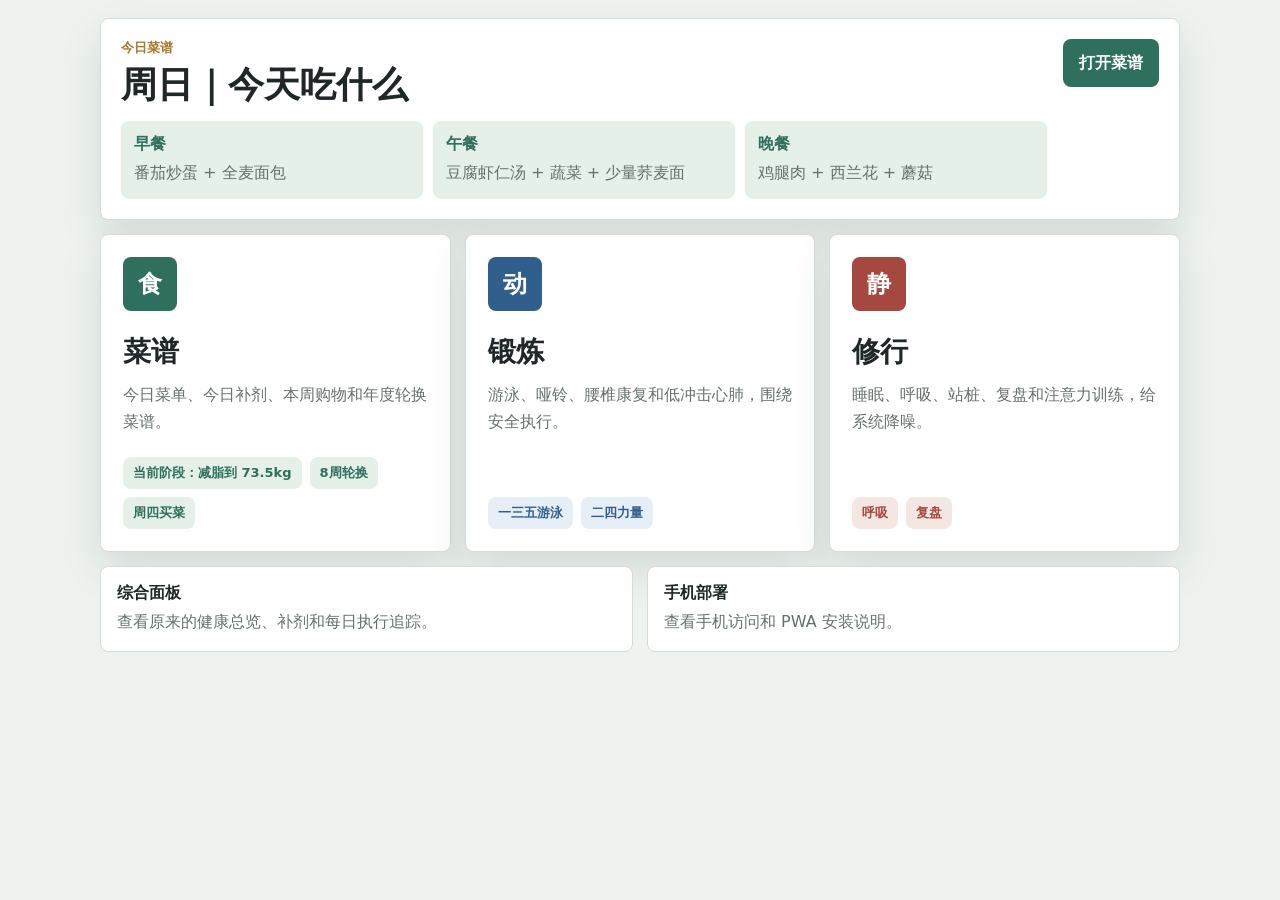
==== 健康的迷思/home.html @ 680aa1ac "Simplify meal planner page" ====
<!doctype html>
<html lang="zh-CN">
  <head>
    <meta charset="UTF-8" />
    <meta name="viewport" content="width=device-width, initial-scale=1.0, viewport-fit=cover" />
    <meta name="theme-color" content="#eef3ef" />
    <title>健康的迷思</title>
    <link rel="manifest" href="./manifest.webmanifest" />
    <link rel="icon" href="./icon.svg" type="image/svg+xml" />
    <link rel="apple-touch-icon" href="./icon.svg" />
    <style>
      :root {
        color-scheme: light;
        --bg: #eef3ef;
        --panel: #ffffff;
        --ink: #1f2728;
        --muted: #65716f;
        --line: #d3ddd6;
        --green: #2f6f5e;
        --blue: #315f8d;
        --red: #a54840;
        --gold: #a87828;
        --soft-green: #e5f0e8;
        --soft-blue: #e6eef7;
        --soft-red: #f4e7e2;
        --shadow: 0 18px 42px rgba(28, 48, 43, 0.12);
      }

      * {
        box-sizing: border-box;
      }

      html {
        -webkit-text-size-adjust: 100%;
      }

      body {
        margin: 0;
        min-height: 100vh;
        padding: max(18px, env(safe-area-inset-top)) 18px max(18px, env(safe-area-inset-bottom));
        background: var(--bg);
        color: var(--ink);
        font-family: "Microsoft YaHei", "PingFang SC", system-ui, sans-serif;
      }

      .shell {
        width: min(1080px, 100%);
        margin: 0 auto;
      }

      .today-panel {
        display: grid;
        grid-template-columns: minmax(0, 1fr) auto;
        gap: 16px;
        align-items: start;
        margin-bottom: 14px;
        padding: 20px;
        border: 1px solid var(--line);
        border-radius: 8px;
        background: var(--panel);
        box-shadow: var(--shadow);
      }

      .today-panel h1 {
        margin-bottom: 10px;
      }

      .today-meals {
        display: grid;
        grid-template-columns: repeat(3, minmax(0, 1fr));
        gap: 10px;
        margin-top: 16px;
      }

      .today-meal {
        padding: 13px;
        border-radius: 8px;
        background: var(--soft-green);
      }

      .today-meal strong,
      .today-meal span {
        display: block;
      }

      .today-meal strong {
        margin-bottom: 6px;
        color: var(--green);
      }

      .today-meal span {
        color: var(--muted);
        line-height: 1.55;
      }

      .today-action {
        display: grid;
        place-items: center;
        min-height: 48px;
        padding: 0 16px;
        border-radius: 8px;
        background: var(--green);
        color: white;
        text-decoration: none;
        font-weight: 700;
        -webkit-tap-highlight-color: transparent;
      }

      .eyebrow {
        margin: 0 0 8px;
        color: var(--gold);
        font-size: 13px;
        font-weight: 700;
      }

      h1 {
        margin: 0;
        font-size: 36px;
        line-height: 1.12;
        letter-spacing: 0;
      }

      .entry-grid {
        display: grid;
        grid-template-columns: repeat(3, minmax(0, 1fr));
        gap: 14px;
      }

      .entry-card {
        display: grid;
        align-content: space-between;
        min-height: 280px;
        padding: 22px;
        border: 1px solid var(--line);
        border-radius: 8px;
        background: var(--panel);
        color: var(--ink);
        text-decoration: none;
        box-shadow: var(--shadow);
        -webkit-tap-highlight-color: transparent;
        touch-action: manipulation;
      }

      .entry-card:focus-visible {
        outline: 3px solid rgba(49, 95, 141, 0.35);
        outline-offset: 3px;
      }

      .entry-mark {
        display: grid;
        place-items: center;
        width: 54px;
        height: 54px;
        border-radius: 8px;
        color: white;
        font-size: 24px;
        font-weight: 800;
      }

      .entry-card h2 {
        margin: 22px 0 10px;
        font-size: 28px;
        letter-spacing: 0;
      }

      .entry-card p {
        margin: 0;
        color: var(--muted);
        line-height: 1.7;
      }

      .entry-meta {
        display: flex;
        flex-wrap: wrap;
        gap: 8px;
        margin-top: 22px;
      }

      .entry-meta span {
        padding: 7px 10px;
        border-radius: 8px;
        font-size: 13px;
        font-weight: 700;
      }

      .meal .entry-mark {
        background: var(--green);
      }

      .training .entry-mark {
        background: var(--blue);
      }

      .practice .entry-mark {
        background: var(--red);
      }

      .meal .entry-meta span {
        background: var(--soft-green);
        color: var(--green);
      }

      .training .entry-meta span {
        background: var(--soft-blue);
        color: var(--blue);
      }

      .practice .entry-meta span {
        background: var(--soft-red);
        color: var(--red);
      }

      .quick-row {
        display: grid;
        grid-template-columns: repeat(2, minmax(0, 1fr));
        gap: 14px;
        margin-top: 14px;
      }

      .quick-link {
        min-height: 86px;
        padding: 16px;
        border: 1px solid var(--line);
        border-radius: 8px;
        background: var(--panel);
        color: var(--ink);
        text-decoration: none;
      }

      .quick-link strong,
      .quick-link span {
        display: block;
      }

      .quick-link span {
        margin-top: 6px;
        color: var(--muted);
        line-height: 1.5;
      }

      @media (max-width: 860px) {
        .today-panel {
          grid-template-columns: 1fr;
        }

        .entry-grid {
          grid-template-columns: 1fr;
        }

        .today-meals {
          grid-template-columns: 1fr;
        }

        .entry-card {
          min-height: 196px;
        }
      }

      @media (max-width: 560px) {
        body {
          padding: max(14px, env(safe-area-inset-top)) 14px max(14px, env(safe-area-inset-bottom));
        }

        .today-panel {
          padding: 16px;
          box-shadow: none;
        }

        h1 {
          font-size: 30px;
        }

        .entry-card {
          min-height: 176px;
          padding: 18px;
        }

        .entry-mark {
          width: 48px;
          height: 48px;
          font-size: 22px;
        }

        .entry-card h2 {
          margin-top: 18px;
          font-size: 24px;
        }

        .quick-row {
          grid-template-columns: 1fr;
        }
      }
    </style>
  </head>
  <body>
    <main class="shell">
      <section class="today-panel" aria-label="今日菜谱">
        <div>
          <p class="eyebrow">今日菜谱</p>
          <h1 id="todayTitle">今天吃什么</h1>
          <div class="today-meals" id="todayMeals"></div>
        </div>
        <a class="today-action" href="./meal-planner.html">打开菜谱</a>
      </section>

      <section class="entry-grid" aria-label="主功能入口">
        <a class="entry-card meal" href="./meal-planner.html">
          <div>
            <div class="entry-mark">食</div>
            <h2>菜谱</h2>
            <p>今日菜单、今日补剂、本周购物和年度轮换菜谱。</p>
          </div>
          <div class="entry-meta">
            <span>当前阶段：减脂到 73.5kg</span>
            <span>8周轮换</span>
            <span>周四买菜</span>
          </div>
        </a>

        <a class="entry-card training" href="./exercise.html">
          <div>
            <div class="entry-mark">动</div>
            <h2>锻炼</h2>
            <p>游泳、哑铃、腰椎康复和低冲击心肺，围绕安全执行。</p>
          </div>
          <div class="entry-meta">
            <span>一三五游泳</span>
            <span>二四力量</span>
          </div>
        </a>

        <a class="entry-card practice" href="./practice.html">
          <div>
            <div class="entry-mark">静</div>
            <h2>修行</h2>
            <p>睡眠、呼吸、站桩、复盘和注意力训练，给系统降噪。</p>
          </div>
          <div class="entry-meta">
            <span>呼吸</span>
            <span>复盘</span>
          </div>
        </a>
      </section>

      <nav class="quick-row" aria-label="辅助入口">
        <a class="quick-link" href="./index.html">
          <strong>综合面板</strong>
          <span>查看原来的健康总览、补剂和每日执行追踪。</span>
        </a>
        <a class="quick-link" href="./DEPLOY_MOBILE.md">
          <strong>手机部署</strong>
          <span>查看手机访问和 PWA 安装说明。</span>
        </a>
      </nav>
    </main>
    <script>
      const homeMenu = [
        ["周一", "鸡蛋 2 个 + 燕麦 40g + 蓝莓 + 菠菜", "外食：番茄荞麦面，加牛肉或鸡蛋，面量八分", "鲭鱼 + 蒜蓉西兰花 + 洋葱生菜"],
        ["周二", "金枪鱼橄榄油罐头 + 全麦面包 + 番茄洋葱", "黑虎虾炒彩椒 + 荞麦面半份 + 菠菜", "鸡腿肉 + 香菇豆腐 + 生菜"],
        ["周三", "鸡蛋 2 个 + 全麦面包 + 黄瓜番茄", "外食：番茄荞麦面，先吃蛋白，少喝汤", "虾仁炒番茄 + 菠菜 + 紫甘蓝"],
        ["周四", "燕麦 40g + 鸡蛋 2 个 + 猕猴桃", "牛肉 + 西兰花 + 全麦意面半份", "虾仁豆腐煲 + 生菜"],
        ["周五", "鸡蛋开放三明治 + 生菜", "外食：番茄荞麦面；没得选时麦当劳应急模板", "鲭鱼 + 彩椒洋葱 + 凉拌菠菜"],
        ["周六", "鸡蛋 2 个 + 燕麦 + 蓝莓", "牛肉蔬菜沙拉 + 全麦面包 1 片", "放纵餐：先吃蛋白蔬菜"],
        ["周日", "番茄炒蛋 + 全麦面包", "豆腐虾仁汤 + 蔬菜 + 少量荞麦面", "鸡腿肉 + 西兰花 + 蘑菇"]
      ];
      let todayIndex = new Date().getDay();
      todayIndex = todayIndex === 0 ? 6 : todayIndex - 1;
      const today = homeMenu[todayIndex];
      document.getElementById("todayTitle").textContent = `${today[0]}｜今天吃什么`;
      document.getElementById("todayMeals").innerHTML = ["早餐", "午餐", "晚餐"]
        .map((meal, index) => `<article class="today-meal"><strong>${meal}</strong><span>${today[index + 1]}</span></article>`)
        .join("");
    </script>
    <script src="./pwa.js"></script>
  </body>
</html>
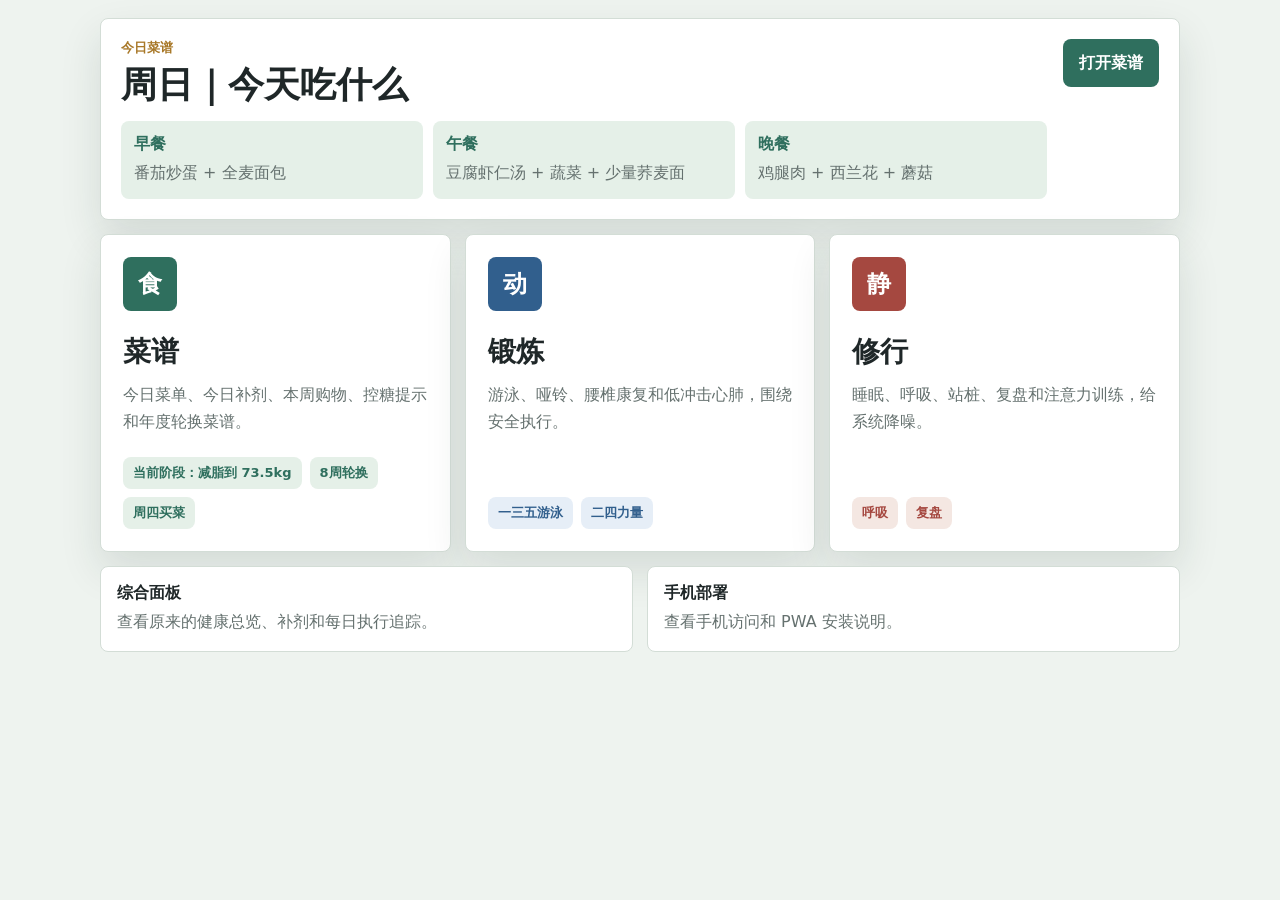
==== commit cd3021ed: "Add glucose risk notes to meal planner" ====
--- a/健康的迷思/home.html
+++ b/健康的迷思/home.html
@@ -308,7 +308,7 @@
           <div>
             <div class="entry-mark">食</div>
             <h2>菜谱</h2>
-            <p>今日菜单、今日补剂、本周购物和年度轮换菜谱。</p>
+            <p>今日菜单、今日补剂、本周购物、控糖提示和年度轮换菜谱。</p>
           </div>
           <div class="entry-meta">
             <span>当前阶段：减脂到 73.5kg</span>
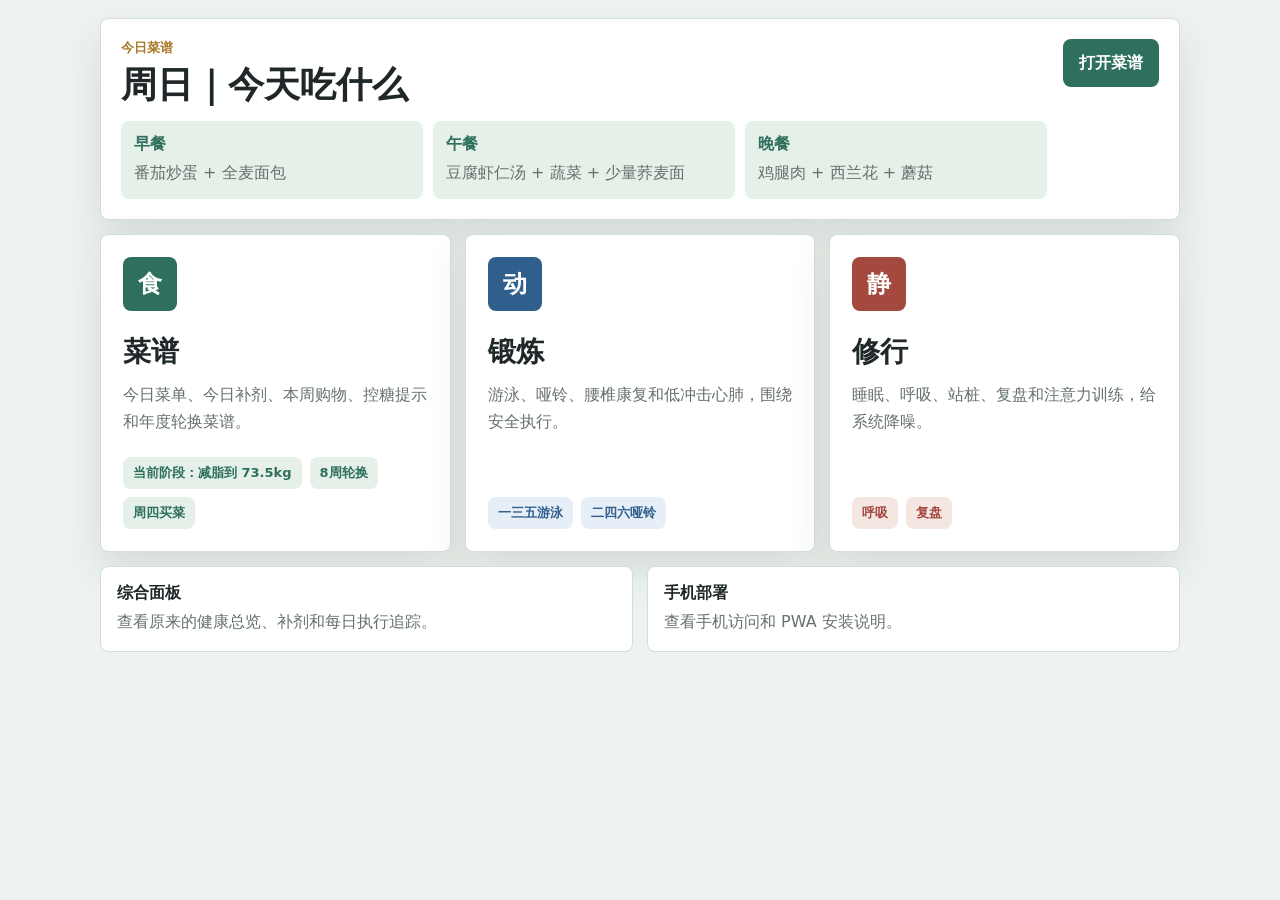
==== commit 87ea4be2: "Add dumbbell projects to resistance days" ====
--- a/健康的迷思/home.html
+++ b/健康的迷思/home.html
@@ -325,7 +325,7 @@
           </div>
           <div class="entry-meta">
             <span>一三五游泳</span>
-            <span>二四力量</span>
+            <span>二四六哑铃</span>
           </div>
         </a>
 
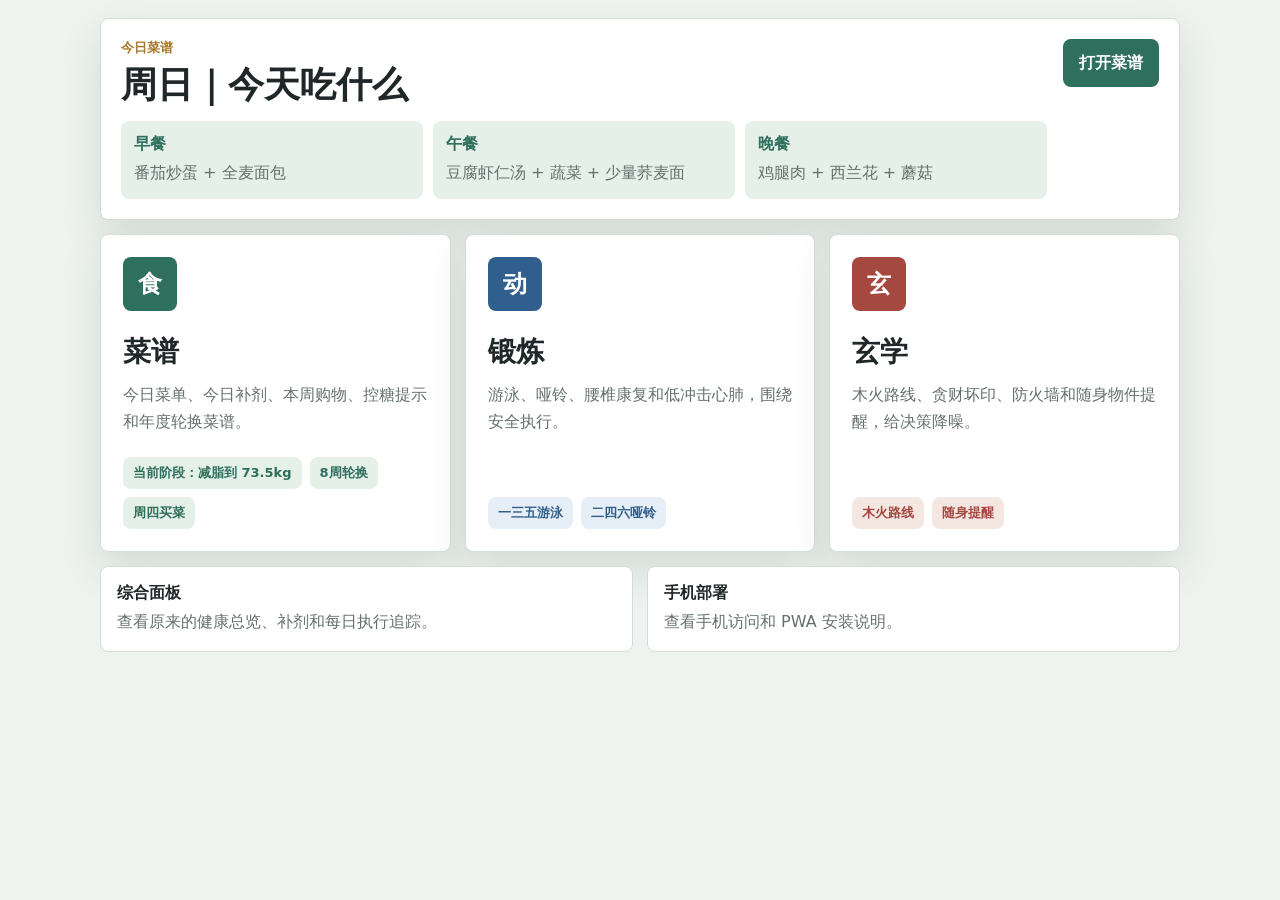
==== commit b04e13b1: "Rename practice section to metaphysics" ====
--- a/健康的迷思/home.html
+++ b/健康的迷思/home.html
@@ -331,13 +331,13 @@
 
         <a class="entry-card practice" href="./practice.html">
           <div>
-            <div class="entry-mark">静</div>
-            <h2>修行</h2>
-            <p>睡眠、呼吸、站桩、复盘和注意力训练，给系统降噪。</p>
+            <div class="entry-mark">玄</div>
+            <h2>玄学</h2>
+            <p>木火路线、贪财坏印、防火墙和随身物件提醒，给决策降噪。</p>
           </div>
           <div class="entry-meta">
-            <span>呼吸</span>
-            <span>复盘</span>
+            <span>木火路线</span>
+            <span>随身提醒</span>
           </div>
         </a>
       </section>
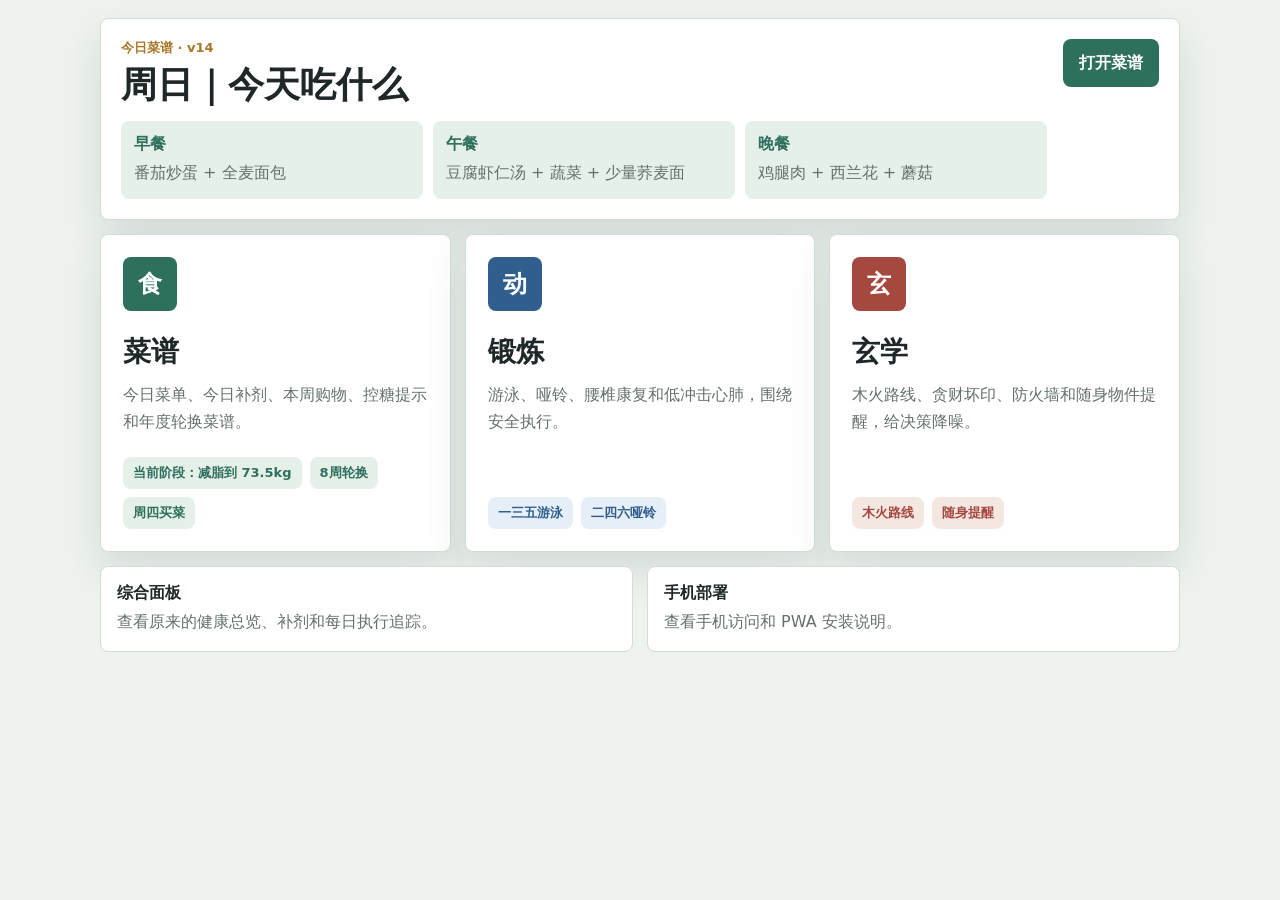
==== commit 7a86a0da: "上移手机版本周菜谱" ====
--- a/健康的迷思/home.html
+++ b/健康的迷思/home.html
@@ -4,7 +4,7 @@
     <meta charset="UTF-8" />
     <meta name="viewport" content="width=device-width, initial-scale=1.0, viewport-fit=cover" />
     <meta name="theme-color" content="#eef3ef" />
-    <title>健康的迷思</title>
+    <title>健康的迷思 v14</title>
     <link rel="manifest" href="./manifest.webmanifest" />
     <link rel="icon" href="./icon.svg" type="image/svg+xml" />
     <link rel="apple-touch-icon" href="./icon.svg" />
@@ -296,7 +296,7 @@
     <main class="shell">
       <section class="today-panel" aria-label="今日菜谱">
         <div>
-          <p class="eyebrow">今日菜谱</p>
+          <p class="eyebrow">今日菜谱 · v14</p>
           <h1 id="todayTitle">今天吃什么</h1>
           <div class="today-meals" id="todayMeals"></div>
         </div>
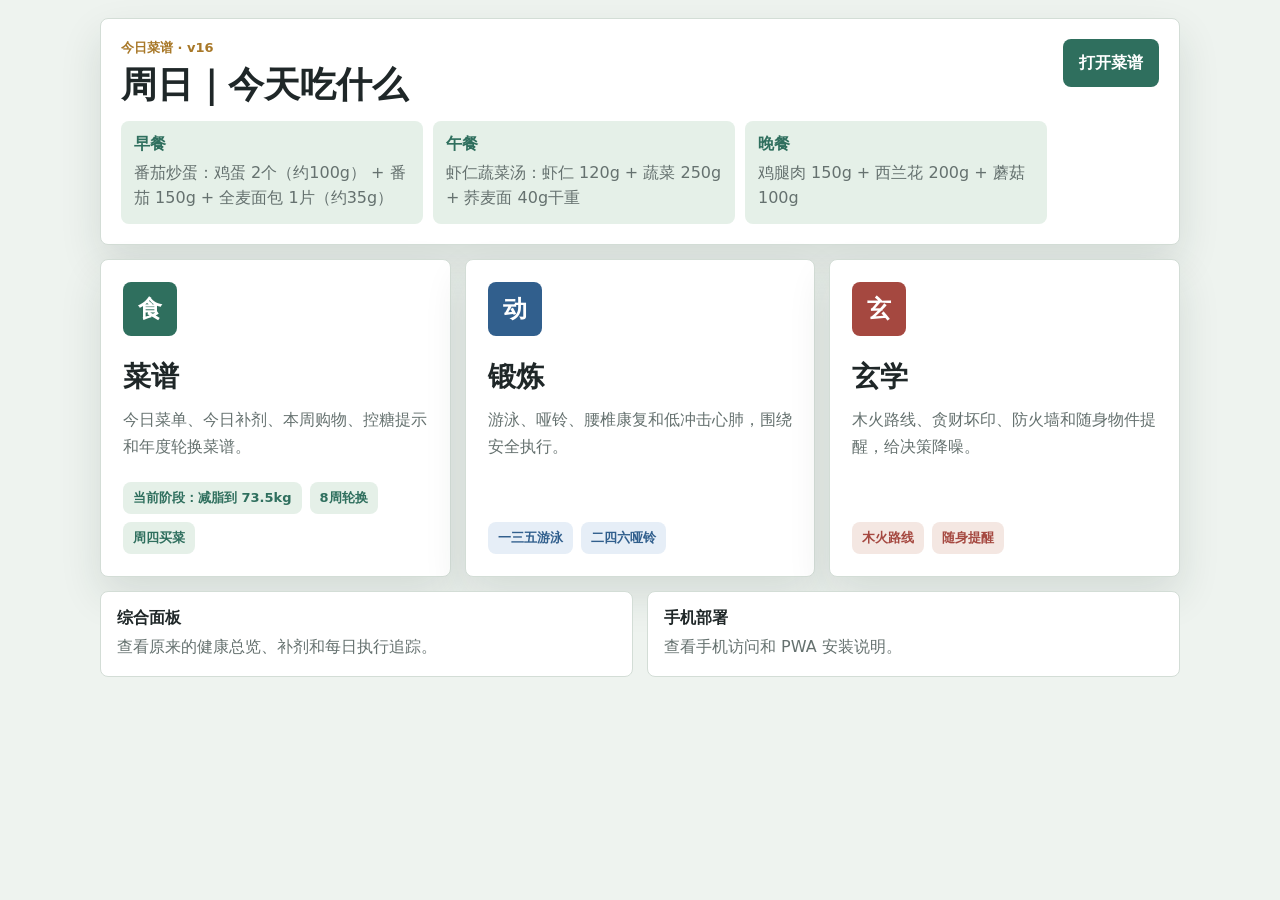
==== commit 72270cdc: "更新菜谱豆腐采购逻辑 v16" ====
--- a/健康的迷思/home.html
+++ b/健康的迷思/home.html
@@ -4,7 +4,7 @@
     <meta charset="UTF-8" />
     <meta name="viewport" content="width=device-width, initial-scale=1.0, viewport-fit=cover" />
     <meta name="theme-color" content="#eef3ef" />
-    <title>健康的迷思 v14</title>
+    <title>健康的迷思 v16</title>
     <link rel="manifest" href="./manifest.webmanifest" />
     <link rel="icon" href="./icon.svg" type="image/svg+xml" />
     <link rel="apple-touch-icon" href="./icon.svg" />
@@ -296,7 +296,7 @@
     <main class="shell">
       <section class="today-panel" aria-label="今日菜谱">
         <div>
-          <p class="eyebrow">今日菜谱 · v14</p>
+          <p class="eyebrow">今日菜谱 · v16</p>
           <h1 id="todayTitle">今天吃什么</h1>
           <div class="today-meals" id="todayMeals"></div>
         </div>
@@ -355,13 +355,13 @@
     </main>
     <script>
       const homeMenu = [
-        ["周一", "鸡蛋 2 个 + 燕麦 40g + 蓝莓 + 菠菜", "外食：番茄荞麦面，加牛肉或鸡蛋，面量八分", "鲭鱼 + 蒜蓉西兰花 + 洋葱生菜"],
-        ["周二", "金枪鱼橄榄油罐头 + 全麦面包 + 番茄洋葱", "黑虎虾炒彩椒 + 荞麦面半份 + 菠菜", "鸡腿肉 + 香菇豆腐 + 生菜"],
-        ["周三", "鸡蛋 2 个 + 全麦面包 + 黄瓜番茄", "外食：番茄荞麦面，先吃蛋白，少喝汤", "虾仁炒番茄 + 菠菜 + 紫甘蓝"],
-        ["周四", "燕麦 40g + 鸡蛋 2 个 + 猕猴桃", "牛肉 + 西兰花 + 全麦意面半份", "虾仁豆腐煲 + 生菜"],
-        ["周五", "鸡蛋开放三明治 + 生菜", "外食：番茄荞麦面；没得选时麦当劳应急模板", "鲭鱼 + 彩椒洋葱 + 凉拌菠菜"],
-        ["周六", "鸡蛋 2 个 + 燕麦 + 蓝莓", "牛肉蔬菜沙拉 + 全麦面包 1 片", "放纵餐：先吃蛋白蔬菜"],
-        ["周日", "番茄炒蛋 + 全麦面包", "豆腐虾仁汤 + 蔬菜 + 少量荞麦面", "鸡腿肉 + 西兰花 + 蘑菇"]
+        ["周一", "鸡蛋 2个（约100g） + 燕麦 40g干重 + 蓝莓 50g + 菠菜 100g", "外食：番茄荞麦面，牛肉 100g 或鸡蛋 1个，熟荞麦面约150g，配菜 150g", "鲭鱼 150g + 西兰花 200g + 洋葱 50g + 生菜 80g"],
+        ["周二", "金枪鱼橄榄油罐头 1罐（沥干约100g） + 全麦面包 2片（约70g） + 番茄 120g + 洋葱 30g", "黑虎虾仁 120g + 彩椒 100g + 荞麦面 70g干重 + 菠菜 100g", "鸡腿肉 150g + 香菇 100g + 豆腐 200g（上个买菜周期剩余半盒，当天吃完） + 生菜 100g"],
+        ["周三", "鸡蛋 2个（约100g） + 全麦面包 1片（约35g） + 黄瓜 100g + 番茄 100g", "外食：番茄荞麦面，蛋白 100g，熟荞麦面约150g，配菜 150g", "虾仁 120g + 番茄 150g + 菠菜 150g + 紫甘蓝 100g"],
+        ["周四", "燕麦 40g干重 + 鸡蛋 2个（约100g） + 猕猴桃 1个（约100g）", "牛肉 120g + 西兰花 200g + 全麦意面 70g干重", "虾仁豆腐煲：虾仁 120g + 豆腐 200g（半盒） + 生菜 100g"],
+        ["周五", "鸡蛋开放三明治：鸡蛋 2个（约100g） + 全麦面包 1片（约35g） + 生菜 80g", "外食：番茄荞麦面；应急麦当劳选牛肉/鸡腿堡 1个，去半片面包", "鲭鱼 150g + 彩椒 100g + 洋葱 50g + 菠菜 150g"],
+        ["周六", "鸡蛋 2个（约100g） + 燕麦 40g干重 + 蓝莓 50g", "牛肉 100g + 豆腐 200g（周四开盒剩余半盒，当天吃完） + 生菜 120g + 番茄 100g + 全麦面包 1片（约35g）", "放纵餐前垫底：蛋白 120g + 蔬菜 200g"],
+        ["周日", "番茄炒蛋：鸡蛋 2个（约100g） + 番茄 150g + 全麦面包 1片（约35g）", "虾仁蔬菜汤：虾仁 120g + 蔬菜 250g + 荞麦面 40g干重", "鸡腿肉 150g + 西兰花 200g + 蘑菇 100g"]
       ];
       let todayIndex = new Date().getDay();
       todayIndex = todayIndex === 0 ? 6 : todayIndex - 1;
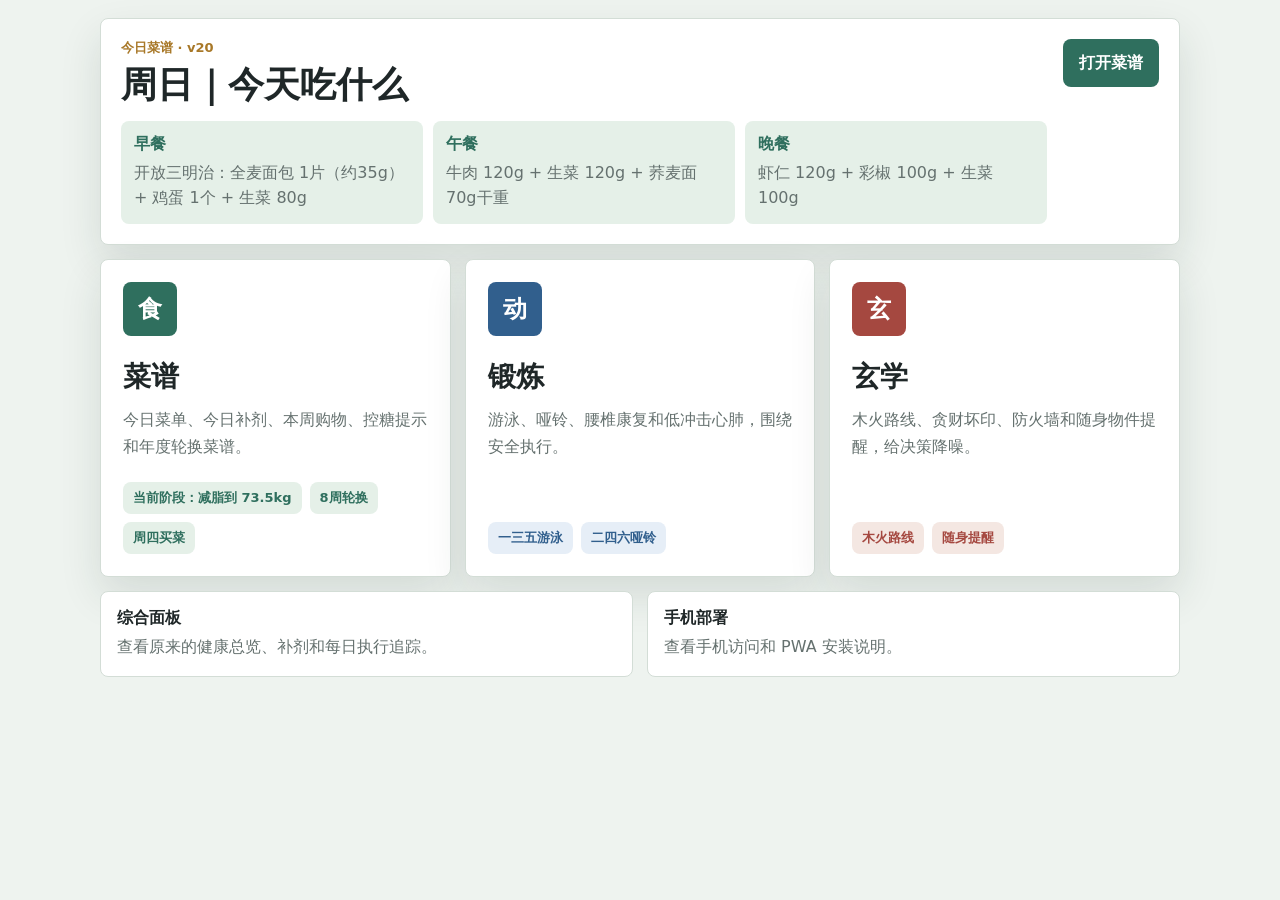
==== commit 167590e9: "优化菜谱自动日期和周四买菜日" ====
--- a/健康的迷思/home.html
+++ b/健康的迷思/home.html
@@ -4,7 +4,7 @@
     <meta charset="UTF-8" />
     <meta name="viewport" content="width=device-width, initial-scale=1.0, viewport-fit=cover" />
     <meta name="theme-color" content="#eef3ef" />
-    <title>健康的迷思 v16</title>
+    <title>健康的迷思 v20</title>
     <link rel="manifest" href="./manifest.webmanifest" />
     <link rel="icon" href="./icon.svg" type="image/svg+xml" />
     <link rel="apple-touch-icon" href="./icon.svg" />
@@ -296,7 +296,7 @@
     <main class="shell">
       <section class="today-panel" aria-label="今日菜谱">
         <div>
-          <p class="eyebrow">今日菜谱 · v16</p>
+          <p class="eyebrow">今日菜谱 · v20</p>
           <h1 id="todayTitle">今天吃什么</h1>
           <div class="today-meals" id="todayMeals"></div>
         </div>
@@ -353,22 +353,15 @@
         </a>
       </nav>
     </main>
+    <script src="./meal-planner.js"></script>
     <script>
-      const homeMenu = [
-        ["周一", "鸡蛋 2个（约100g） + 燕麦 40g干重 + 蓝莓 50g + 菠菜 100g", "外食：番茄荞麦面，牛肉 100g 或鸡蛋 1个，熟荞麦面约150g，配菜 150g", "鲭鱼 150g + 西兰花 200g + 洋葱 50g + 生菜 80g"],
-        ["周二", "金枪鱼橄榄油罐头 1罐（沥干约100g） + 全麦面包 2片（约70g） + 番茄 120g + 洋葱 30g", "黑虎虾仁 120g + 彩椒 100g + 荞麦面 70g干重 + 菠菜 100g", "鸡腿肉 150g + 香菇 100g + 豆腐 200g（上个买菜周期剩余半盒，当天吃完） + 生菜 100g"],
-        ["周三", "鸡蛋 2个（约100g） + 全麦面包 1片（约35g） + 黄瓜 100g + 番茄 100g", "外食：番茄荞麦面，蛋白 100g，熟荞麦面约150g，配菜 150g", "虾仁 120g + 番茄 150g + 菠菜 150g + 紫甘蓝 100g"],
-        ["周四", "燕麦 40g干重 + 鸡蛋 2个（约100g） + 猕猴桃 1个（约100g）", "牛肉 120g + 西兰花 200g + 全麦意面 70g干重", "虾仁豆腐煲：虾仁 120g + 豆腐 200g（半盒） + 生菜 100g"],
-        ["周五", "鸡蛋开放三明治：鸡蛋 2个（约100g） + 全麦面包 1片（约35g） + 生菜 80g", "外食：番茄荞麦面；应急麦当劳选牛肉/鸡腿堡 1个，去半片面包", "鲭鱼 150g + 彩椒 100g + 洋葱 50g + 菠菜 150g"],
-        ["周六", "鸡蛋 2个（约100g） + 燕麦 40g干重 + 蓝莓 50g", "牛肉 100g + 豆腐 200g（周四开盒剩余半盒，当天吃完） + 生菜 120g + 番茄 100g + 全麦面包 1片（约35g）", "放纵餐前垫底：蛋白 120g + 蔬菜 200g"],
-        ["周日", "番茄炒蛋：鸡蛋 2个（约100g） + 番茄 150g + 全麦面包 1片（约35g）", "虾仁蔬菜汤：虾仁 120g + 蔬菜 250g + 荞麦面 40g干重", "鸡腿肉 150g + 西兰花 200g + 蘑菇 100g"]
-      ];
-      let todayIndex = new Date().getDay();
-      todayIndex = todayIndex === 0 ? 6 : todayIndex - 1;
-      const today = homeMenu[todayIndex];
-      document.getElementById("todayTitle").textContent = `${today[0]}｜今天吃什么`;
+      const plannerData = window.mealPlannerData;
+      const homeToday = new Date();
+      const homeWeek = plannerData.weeks[plannerData.weekIndexForDate(homeToday)];
+      const homeDay = homeWeek.days[plannerData.dayIndexForDate(homeToday)];
+      document.getElementById("todayTitle").textContent = `${homeDay[0]}｜今天吃什么`;
       document.getElementById("todayMeals").innerHTML = ["早餐", "午餐", "晚餐"]
-        .map((meal, index) => `<article class="today-meal"><strong>${meal}</strong><span>${today[index + 1]}</span></article>`)
+        .map((meal, index) => `<article class="today-meal"><strong>${meal}</strong><span>${homeDay[index + 2]}</span></article>`)
         .join("");
     </script>
     <script src="./pwa.js"></script>
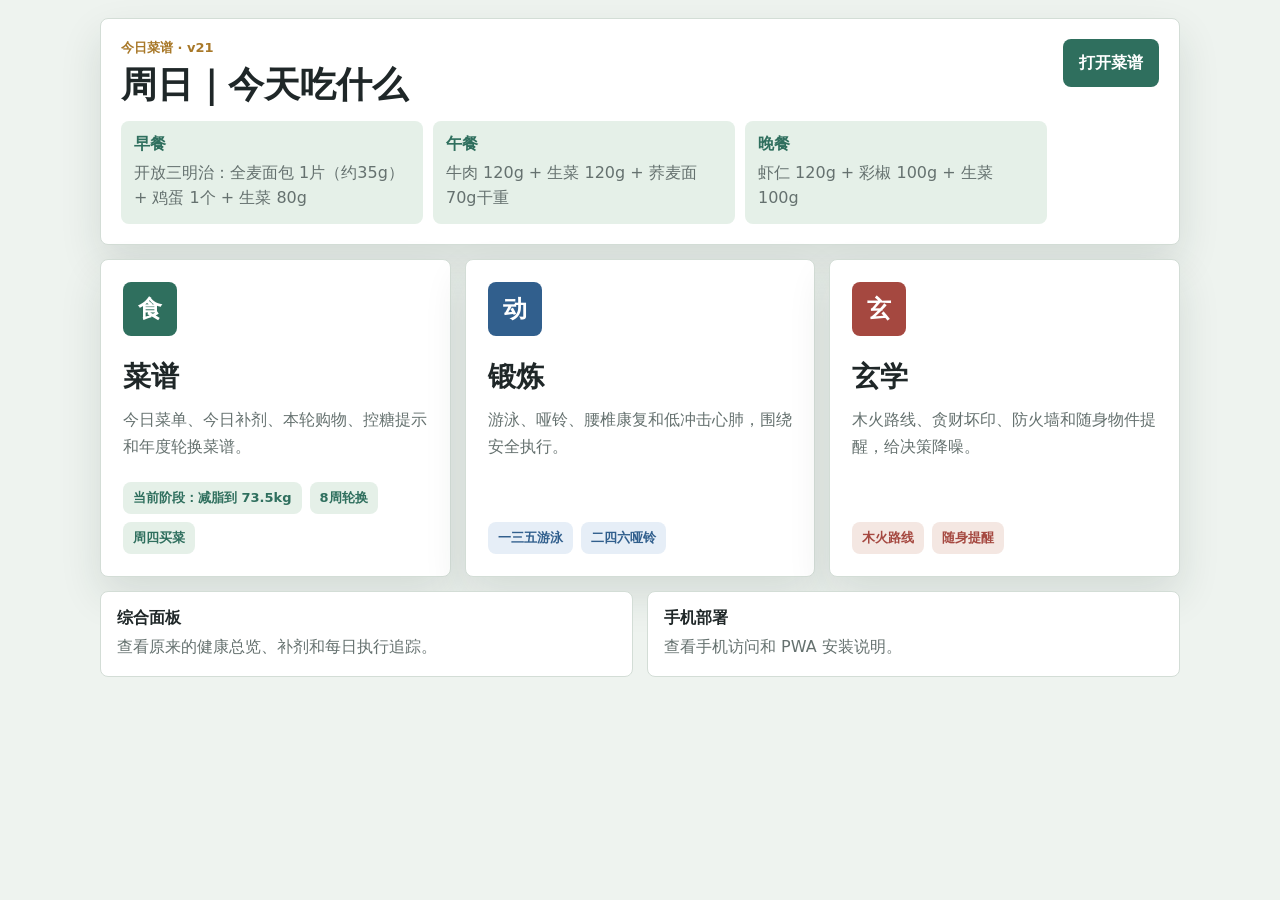
==== commit 1f444094: "按周四买菜周期修正购物克重" ====
--- a/健康的迷思/home.html
+++ b/健康的迷思/home.html
@@ -4,7 +4,7 @@
     <meta charset="UTF-8" />
     <meta name="viewport" content="width=device-width, initial-scale=1.0, viewport-fit=cover" />
     <meta name="theme-color" content="#eef3ef" />
-    <title>健康的迷思 v20</title>
+    <title>健康的迷思 v21</title>
     <link rel="manifest" href="./manifest.webmanifest" />
     <link rel="icon" href="./icon.svg" type="image/svg+xml" />
     <link rel="apple-touch-icon" href="./icon.svg" />
@@ -296,7 +296,7 @@
     <main class="shell">
       <section class="today-panel" aria-label="今日菜谱">
         <div>
-          <p class="eyebrow">今日菜谱 · v20</p>
+          <p class="eyebrow">今日菜谱 · v21</p>
           <h1 id="todayTitle">今天吃什么</h1>
           <div class="today-meals" id="todayMeals"></div>
         </div>
@@ -308,7 +308,7 @@
           <div>
             <div class="entry-mark">食</div>
             <h2>菜谱</h2>
-            <p>今日菜单、今日补剂、本周购物、控糖提示和年度轮换菜谱。</p>
+            <p>今日菜单、今日补剂、本轮购物、控糖提示和年度轮换菜谱。</p>
           </div>
           <div class="entry-meta">
             <span>当前阶段：减脂到 73.5kg</span>
@@ -357,8 +357,7 @@
     <script>
       const plannerData = window.mealPlannerData;
       const homeToday = new Date();
-      const homeWeek = plannerData.weeks[plannerData.weekIndexForDate(homeToday)];
-      const homeDay = homeWeek.days[plannerData.dayIndexForDate(homeToday)];
+      const homeDay = plannerData.menuDayForDate(homeToday);
       document.getElementById("todayTitle").textContent = `${homeDay[0]}｜今天吃什么`;
       document.getElementById("todayMeals").innerHTML = ["早餐", "午餐", "晚餐"]
         .map((meal, index) => `<article class="today-meal"><strong>${meal}</strong><span>${homeDay[index + 2]}</span></article>`)
